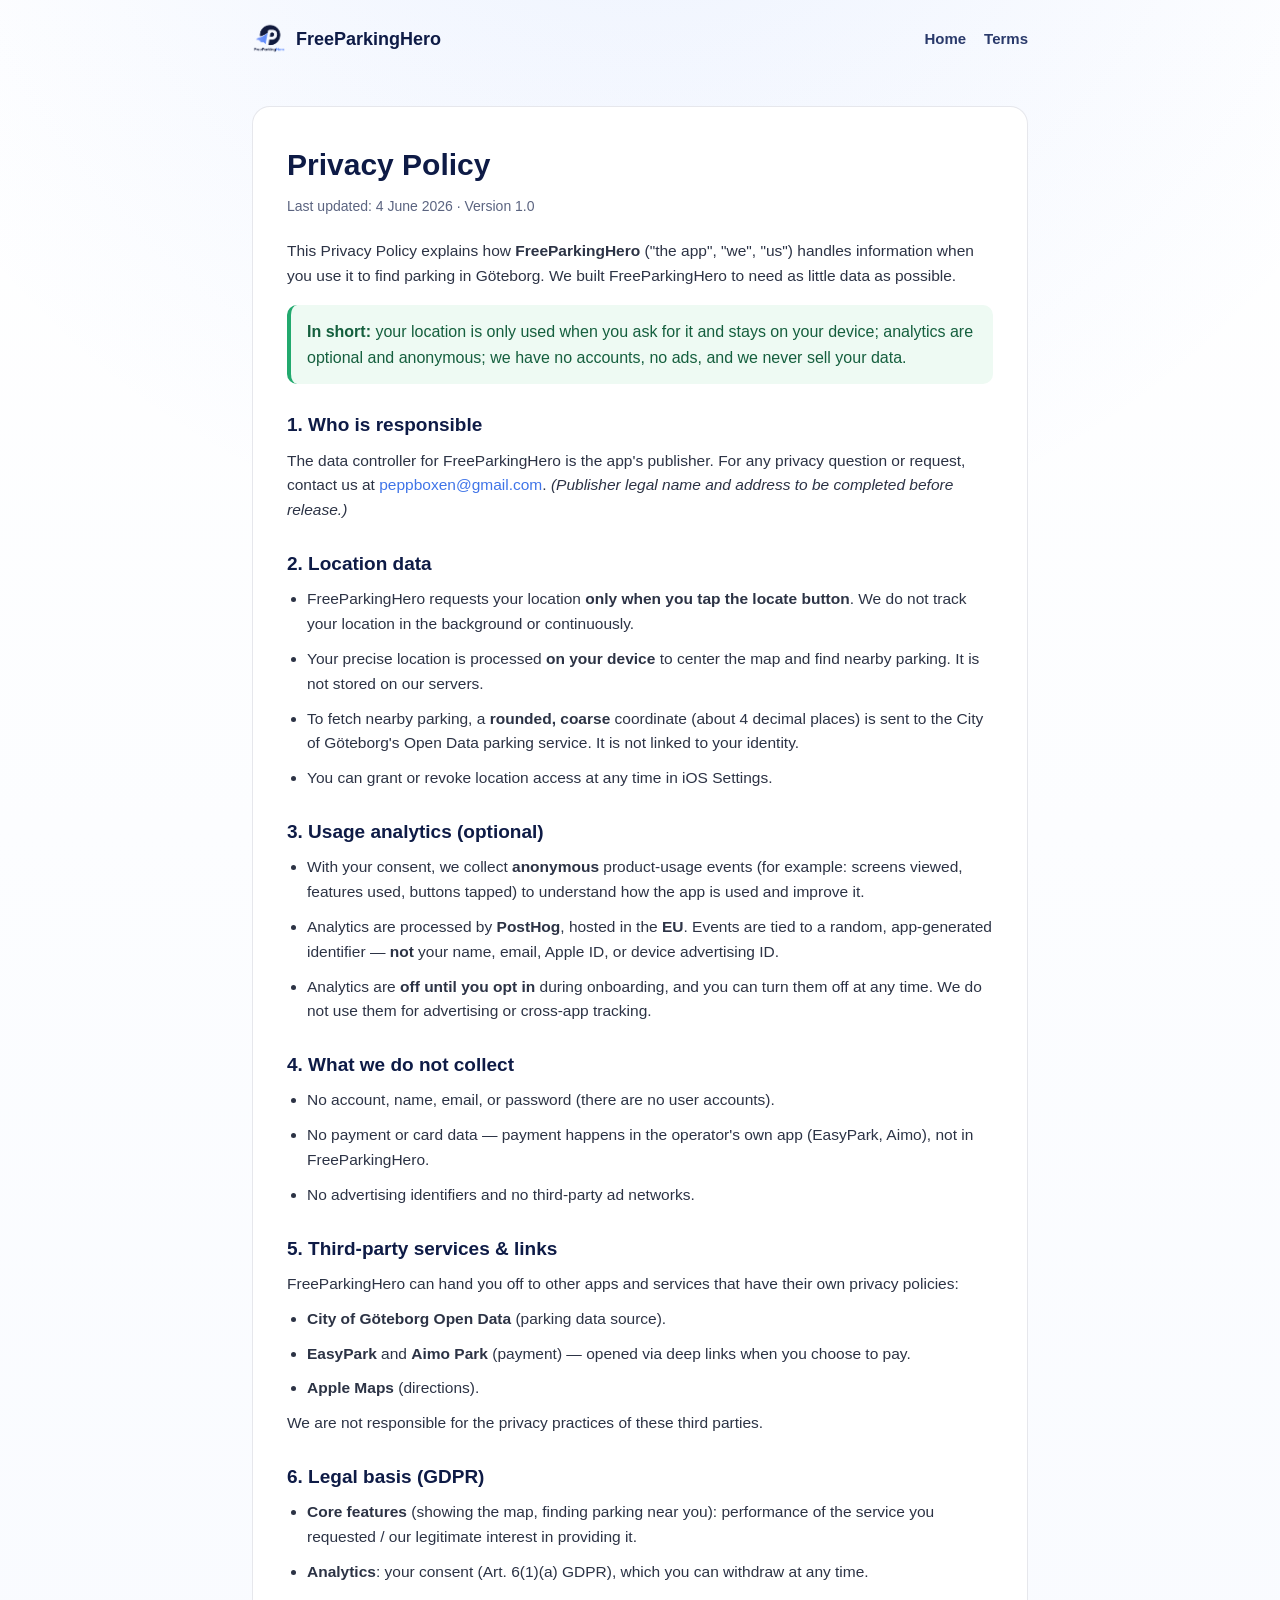
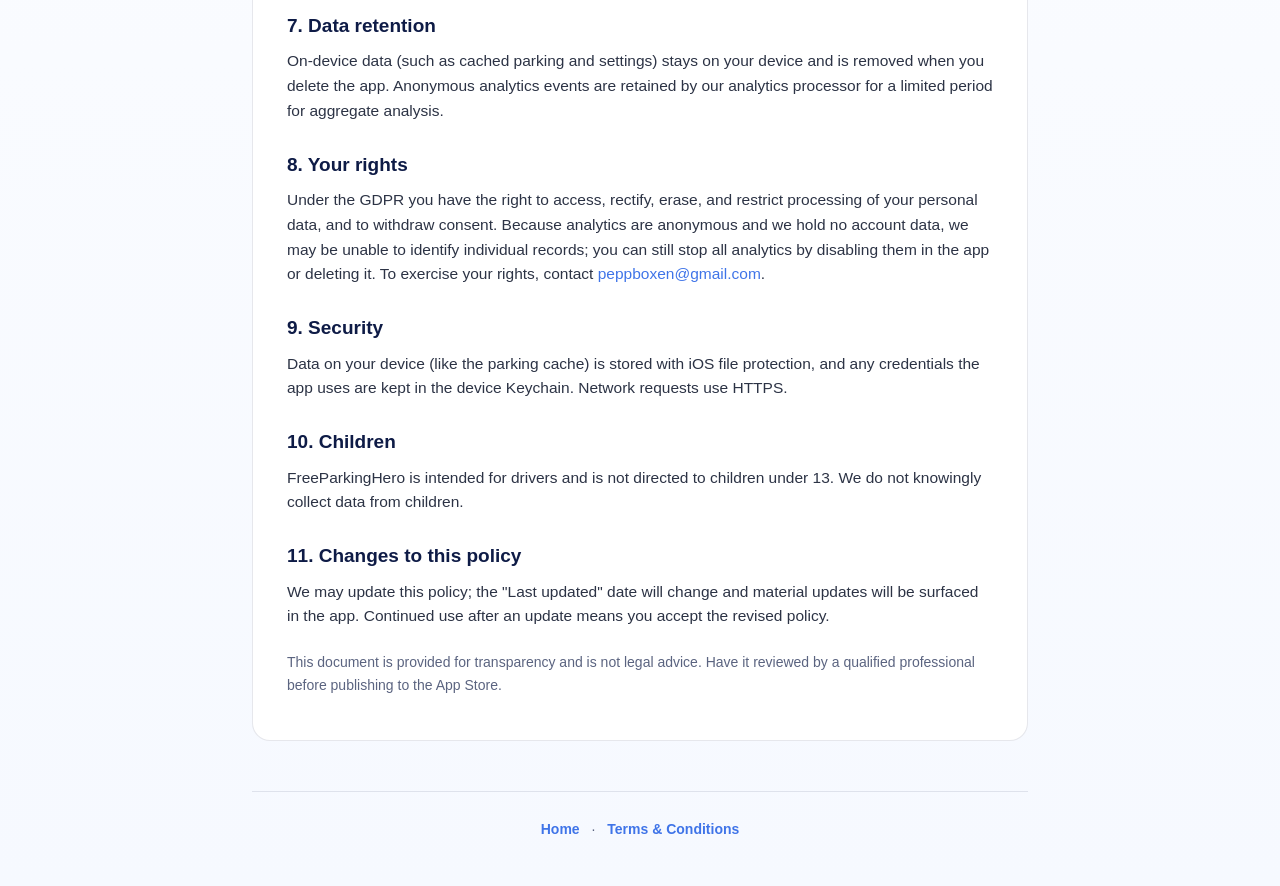
==== privacy.html @ 9ccb14e6 "Publish FreeParkingHero legal pages (Terms, Privacy, landing) Public legal site for the FreeParkingH" ====
<!DOCTYPE html>
<html lang="en">
<head>
<meta charset="UTF-8" />
<meta name="viewport" content="width=device-width, initial-scale=1.0" />
<title>Privacy Policy — FreeParkingHero</title>
<link rel="stylesheet" href="styles.css" />
</head>
<body>
<div class="wrap">
  <header class="site">
    <div class="brand"><img src="assets/parkinghero-logo.png" alt="" style="width:auto;height:34px" />FreeParkingHero</div>
    <nav><a href="index.html">Home</a><a href="terms.html">Terms</a></nav>
  </header>

  <div class="doc">
    <h1>Privacy Policy</h1>
    <div class="updated">Last updated: 4 June 2026 · Version 1.0</div>

    <p>This Privacy Policy explains how <b>FreeParkingHero</b> ("the app", "we", "us") handles information when you use it to find parking in Göteborg. We built FreeParkingHero to need as little data as possible.</p>

    <div class="callout"><b>In short:</b> your location is only used when you ask for it and stays on your device; analytics are optional and anonymous; we have no accounts, no ads, and we never sell your data.</div>

    <h2>1. Who is responsible</h2>
    <p>The data controller for FreeParkingHero is the app's publisher. For any privacy question or request, contact us at <a href="mailto:peppboxen@gmail.com">peppboxen@gmail.com</a>. <em>(Publisher legal name and address to be completed before release.)</em></p>

    <h2>2. Location data</h2>
    <ul>
      <li>FreeParkingHero requests your location <b>only when you tap the locate button</b>. We do not track your location in the background or continuously.</li>
      <li>Your precise location is processed <b>on your device</b> to center the map and find nearby parking. It is not stored on our servers.</li>
      <li>To fetch nearby parking, a <b>rounded, coarse</b> coordinate (about 4 decimal places) is sent to the City of Göteborg's Open Data parking service. It is not linked to your identity.</li>
      <li>You can grant or revoke location access at any time in iOS Settings.</li>
    </ul>

    <h2>3. Usage analytics (optional)</h2>
    <ul>
      <li>With your consent, we collect <b>anonymous</b> product-usage events (for example: screens viewed, features used, buttons tapped) to understand how the app is used and improve it.</li>
      <li>Analytics are processed by <b>PostHog</b>, hosted in the <b>EU</b>. Events are tied to a random, app-generated identifier — <b>not</b> your name, email, Apple ID, or device advertising ID.</li>
      <li>Analytics are <b>off until you opt in</b> during onboarding, and you can turn them off at any time. We do not use them for advertising or cross-app tracking.</li>
    </ul>

    <h2>4. What we do not collect</h2>
    <ul>
      <li>No account, name, email, or password (there are no user accounts).</li>
      <li>No payment or card data — payment happens in the operator's own app (EasyPark, Aimo), not in FreeParkingHero.</li>
      <li>No advertising identifiers and no third-party ad networks.</li>
    </ul>

    <h2>5. Third-party services &amp; links</h2>
    <p>FreeParkingHero can hand you off to other apps and services that have their own privacy policies:</p>
    <ul>
      <li><b>City of Göteborg Open Data</b> (parking data source).</li>
      <li><b>EasyPark</b> and <b>Aimo Park</b> (payment) — opened via deep links when you choose to pay.</li>
      <li><b>Apple Maps</b> (directions).</li>
    </ul>
    <p>We are not responsible for the privacy practices of these third parties.</p>

    <h2>6. Legal basis (GDPR)</h2>
    <ul>
      <li><b>Core features</b> (showing the map, finding parking near you): performance of the service you requested / our legitimate interest in providing it.</li>
      <li><b>Analytics</b>: your consent (Art. 6(1)(a) GDPR), which you can withdraw at any time.</li>
    </ul>

    <h2>7. Data retention</h2>
    <p>On-device data (such as cached parking and settings) stays on your device and is removed when you delete the app. Anonymous analytics events are retained by our analytics processor for a limited period for aggregate analysis.</p>

    <h2>8. Your rights</h2>
    <p>Under the GDPR you have the right to access, rectify, erase, and restrict processing of your personal data, and to withdraw consent. Because analytics are anonymous and we hold no account data, we may be unable to identify individual records; you can still stop all analytics by disabling them in the app or deleting it. To exercise your rights, contact <a href="mailto:peppboxen@gmail.com">peppboxen@gmail.com</a>.</p>

    <h2>9. Security</h2>
    <p>Data on your device (like the parking cache) is stored with iOS file protection, and any credentials the app uses are kept in the device Keychain. Network requests use HTTPS.</p>

    <h2>10. Children</h2>
    <p>FreeParkingHero is intended for drivers and is not directed to children under 13. We do not knowingly collect data from children.</p>

    <h2>11. Changes to this policy</h2>
    <p>We may update this policy; the "Last updated" date will change and material updates will be surfaced in the app. Continued use after an update means you accept the revised policy.</p>

    <p style="margin-top:22px;color:var(--muted);font-size:14px;">This document is provided for transparency and is not legal advice. Have it reviewed by a qualified professional before publishing to the App Store.</p>
  </div>

  <footer class="site">
    <div><a href="index.html">Home</a> · <a href="terms.html">Terms &amp; Conditions</a></div>
  </footer>
</div>
</body>
</html>
---- styles.css ----
/* FreeParkingHero — landing + legal site. Brand palette from the app splash. */
:root{
  --navy:#0E1B46; --navy-soft:#2A3A6B; --blue:#5F91FA; --blue-deep:#3F74E8;
  --green:#22A96E; --paper:#ffffff; --paper-2:#F6F9FF; --ink:#11151C;
  --muted:#5b6480; --line:rgba(14,27,70,0.10);
}
*{margin:0;padding:0;box-sizing:border-box;}
html{scroll-behavior:smooth;}
body{
  font-family:-apple-system,BlinkMacSystemFont,"Segoe UI",Helvetica,Arial,sans-serif;
  color:var(--ink); line-height:1.6;
  background:
    radial-gradient(120% 60% at 50% -10%, rgba(95,145,250,0.12) 0%, rgba(95,145,250,0) 55%),
    linear-gradient(180deg,#ffffff 0%, var(--paper-2) 100%);
  -webkit-font-smoothing:antialiased;
}
.wrap{max-width:820px;margin:0 auto;padding:0 22px;}
a{color:var(--blue-deep);text-decoration:none;}
a:hover{text-decoration:underline;}

/* header */
header.site{display:flex;align-items:center;justify-content:space-between;padding:22px 0;}
.brand{display:flex;align-items:center;gap:10px;font-weight:800;color:var(--navy);font-size:18px;}
.brand img{width:34px;height:34px;}
nav a{margin-left:18px;font-weight:600;color:var(--navy-soft);font-size:15px;}

/* hero */
.hero{text-align:center;padding:46px 0 20px;}
.hero img.logo{width:190px;height:auto;margin-bottom:22px;}
.hero h1{font-size:40px;line-height:1.1;letter-spacing:-0.02em;color:var(--navy);font-weight:800;}
.hero h1 .hero-accent{color:var(--blue);}
.hero p.sub{font-size:18px;color:var(--muted);margin-top:14px;max-width:560px;margin-left:auto;margin-right:auto;}
.badge{display:inline-block;margin-top:26px;padding:13px 22px;border-radius:14px;background:var(--navy);color:#fff;font-weight:700;font-size:15px;}
.badge.soft{background:#eef2fd;color:var(--navy);margin-left:10px;}

/* features */
.features{display:grid;grid-template-columns:1fr 1fr;gap:16px;margin:46px 0;}
.card{background:#fff;border:1px solid var(--line);border-radius:18px;padding:22px;}
.card .ic{width:40px;height:40px;border-radius:11px;display:flex;align-items:center;justify-content:center;font-size:20px;margin-bottom:12px;background:#eef2fd;}
.card h3{font-size:17px;color:var(--navy);margin-bottom:5px;}
.card p{font-size:15px;color:var(--muted);}

/* callout */
.note{border-left:4px solid var(--blue);background:#f2f6ff;border-radius:12px;padding:16px 18px;margin:26px 0;font-size:15px;color:var(--navy-soft);}
.note b{color:var(--navy);}

/* legal doc */
.doc{background:#fff;border:1px solid var(--line);border-radius:18px;padding:34px;margin:28px 0 50px;}
.doc h1{font-size:30px;color:var(--navy);margin-bottom:6px;}
.doc .updated{color:var(--muted);font-size:14px;margin-bottom:22px;}
.doc h2{font-size:19px;color:var(--navy);margin:26px 0 8px;}
.doc p,.doc li{font-size:15.5px;color:#2c3345;margin-bottom:10px;}
.doc ul{padding-left:20px;}
.doc .callout{border-left:4px solid var(--green);background:#eefaf3;border-radius:10px;padding:14px 16px;margin:16px 0;color:#155f3e;}

/* footer */
footer.site{border-top:1px solid var(--line);padding:26px 0 46px;text-align:center;color:var(--muted);font-size:14px;}
footer.site a{margin:0 8px;font-weight:600;}

@media (max-width:640px){
  .features{grid-template-columns:1fr;}
  .hero h1{font-size:32px;}
}
@media (prefers-color-scheme:dark){
  :root{--paper-2:#0d1424;--ink:#eaeef7;--muted:#9aa6c4;--line:rgba(255,255,255,0.10);}
  body{background:radial-gradient(120% 60% at 50% -10%, rgba(95,145,250,0.14) 0%, rgba(95,145,250,0) 55%),linear-gradient(180deg,#0a0f1c 0%, #0d1424 100%);}
  .card,.doc{background:#121a2e;}
  .card .ic,.badge.soft{background:#1b2540;}
  .note{background:#141d33;color:#c7d2ee;}
  .brand,.hero h1,.card h3,.doc h1,.doc h2{color:#eaeef7;}
  .doc .callout{background:#10241b;color:#8fe0b7;}
}
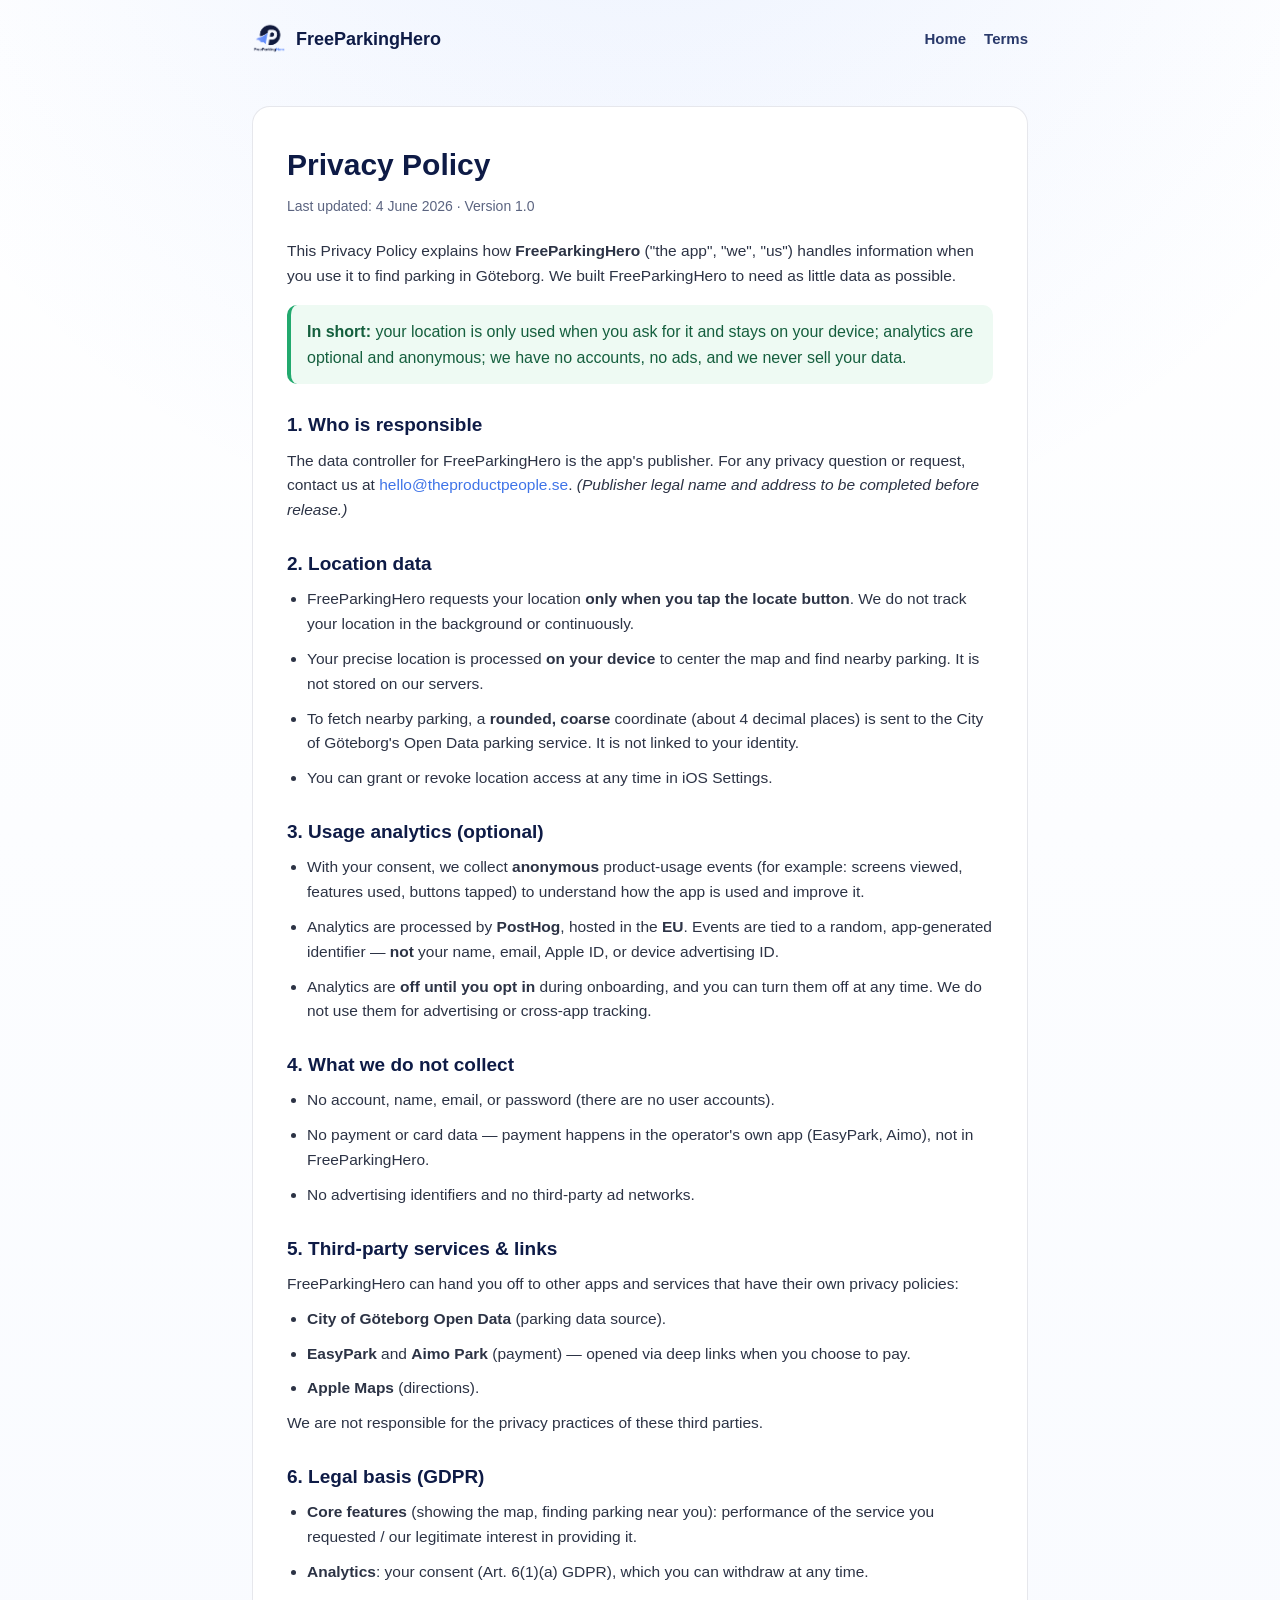
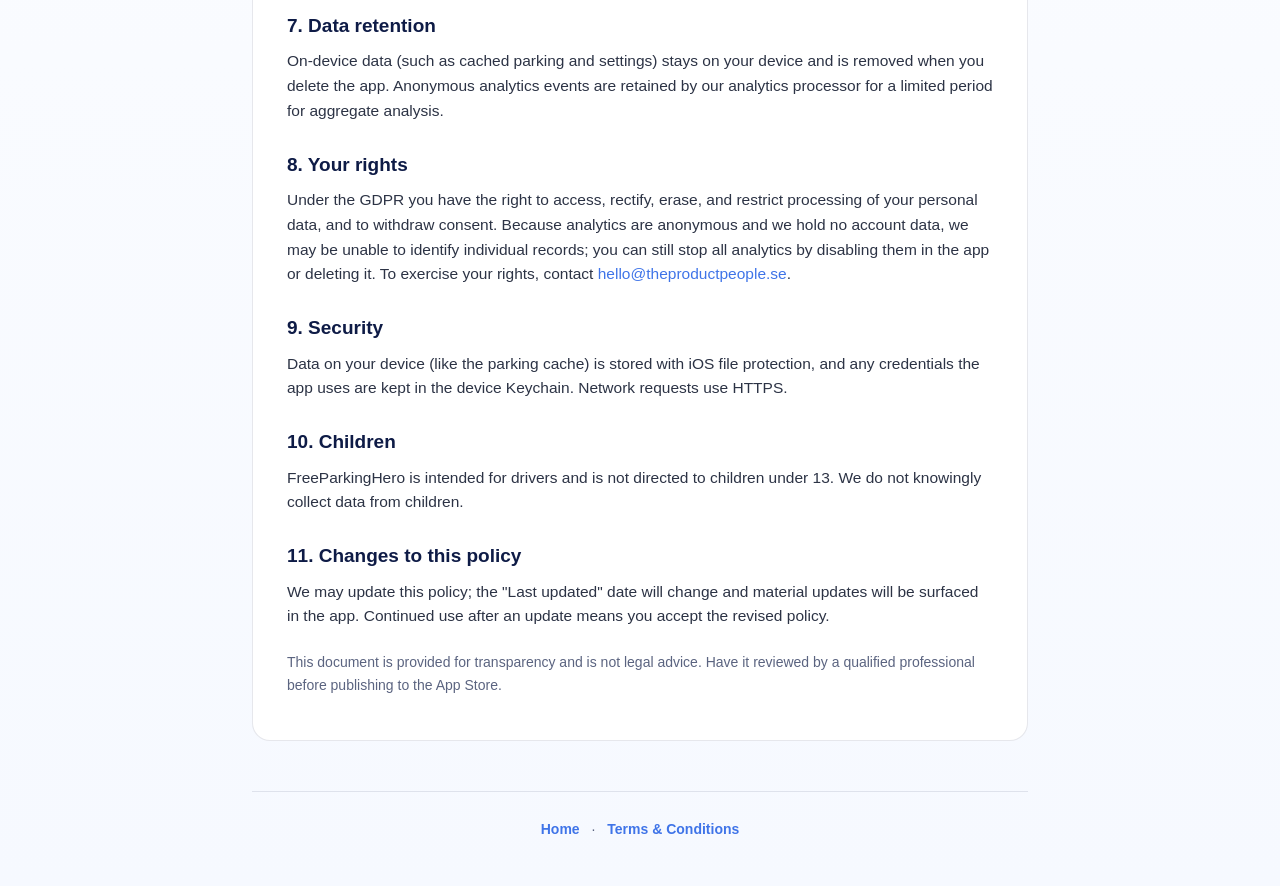
==== commit 7fd4d00f: "Update contact email to hello@theproductpeople.se Co-Authored-By: Claude Opus 4.8 <noreply@anthropic" ====
--- a/privacy.html
+++ b/privacy.html
@@ -22,7 +22,7 @@
     <div class="callout"><b>In short:</b> your location is only used when you ask for it and stays on your device; analytics are optional and anonymous; we have no accounts, no ads, and we never sell your data.</div>
 
     <h2>1. Who is responsible</h2>
-    <p>The data controller for FreeParkingHero is the app's publisher. For any privacy question or request, contact us at <a href="mailto:peppboxen@gmail.com">peppboxen@gmail.com</a>. <em>(Publisher legal name and address to be completed before release.)</em></p>
+    <p>The data controller for FreeParkingHero is the app's publisher. For any privacy question or request, contact us at <a href="mailto:hello@theproductpeople.se">hello@theproductpeople.se</a>. <em>(Publisher legal name and address to be completed before release.)</em></p>
 
     <h2>2. Location data</h2>
     <ul>
@@ -65,7 +65,7 @@
     <p>On-device data (such as cached parking and settings) stays on your device and is removed when you delete the app. Anonymous analytics events are retained by our analytics processor for a limited period for aggregate analysis.</p>
 
     <h2>8. Your rights</h2>
-    <p>Under the GDPR you have the right to access, rectify, erase, and restrict processing of your personal data, and to withdraw consent. Because analytics are anonymous and we hold no account data, we may be unable to identify individual records; you can still stop all analytics by disabling them in the app or deleting it. To exercise your rights, contact <a href="mailto:peppboxen@gmail.com">peppboxen@gmail.com</a>.</p>
+    <p>Under the GDPR you have the right to access, rectify, erase, and restrict processing of your personal data, and to withdraw consent. Because analytics are anonymous and we hold no account data, we may be unable to identify individual records; you can still stop all analytics by disabling them in the app or deleting it. To exercise your rights, contact <a href="mailto:hello@theproductpeople.se">hello@theproductpeople.se</a>.</p>
 
     <h2>9. Security</h2>
     <p>Data on your device (like the parking cache) is stored with iOS file protection, and any credentials the app uses are kept in the device Keychain. Network requests use HTTPS.</p>
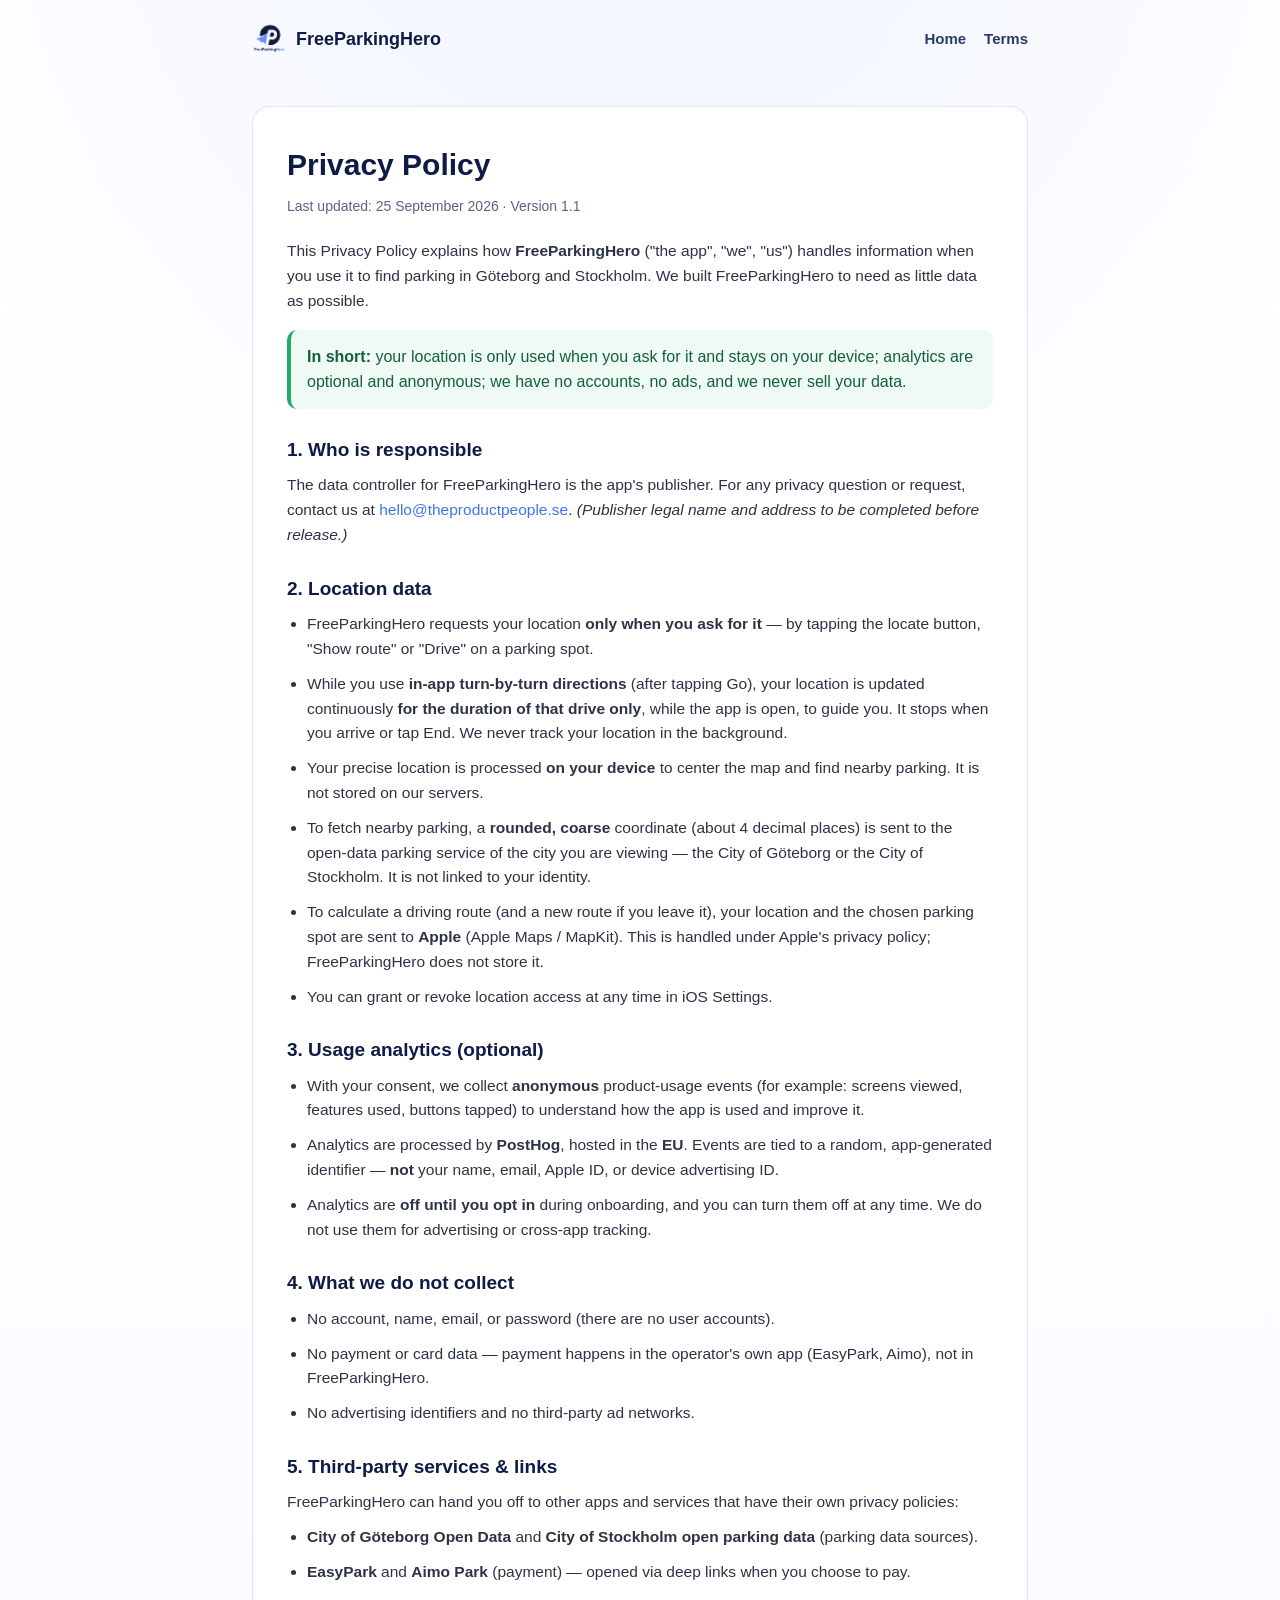
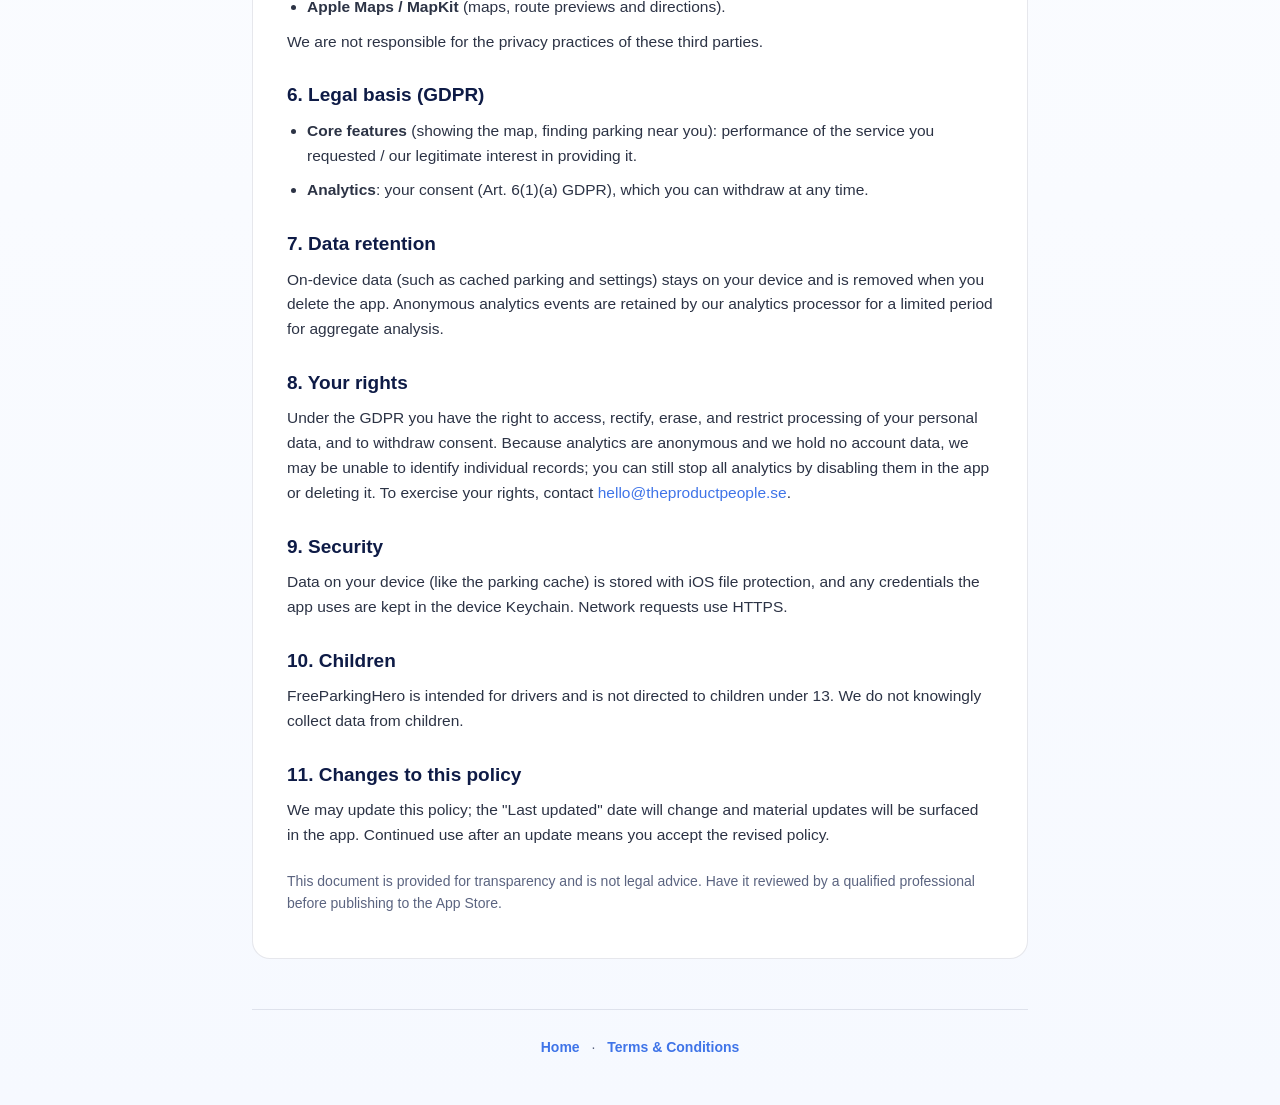
==== commit 8ad75a9f: "Privacy & Terms v1.1: Stockholm data, route previews and in-app directions Co-Authored-By: Claude Op" ====
--- a/privacy.html
+++ b/privacy.html
@@ -15,9 +15,9 @@
 
   <div class="doc">
     <h1>Privacy Policy</h1>
-    <div class="updated">Last updated: 4 June 2026 · Version 1.0</div>
+    <div class="updated">Last updated: 25 September 2026 · Version 1.1</div>
 
-    <p>This Privacy Policy explains how <b>FreeParkingHero</b> ("the app", "we", "us") handles information when you use it to find parking in Göteborg. We built FreeParkingHero to need as little data as possible.</p>
+    <p>This Privacy Policy explains how <b>FreeParkingHero</b> ("the app", "we", "us") handles information when you use it to find parking in Göteborg and Stockholm. We built FreeParkingHero to need as little data as possible.</p>
 
     <div class="callout"><b>In short:</b> your location is only used when you ask for it and stays on your device; analytics are optional and anonymous; we have no accounts, no ads, and we never sell your data.</div>
 
@@ -26,9 +26,11 @@
 
     <h2>2. Location data</h2>
     <ul>
-      <li>FreeParkingHero requests your location <b>only when you tap the locate button</b>. We do not track your location in the background or continuously.</li>
+      <li>FreeParkingHero requests your location <b>only when you ask for it</b> — by tapping the locate button, "Show route" or "Drive" on a parking spot.</li>
+      <li>While you use <b>in-app turn-by-turn directions</b> (after tapping Go), your location is updated continuously <b>for the duration of that drive only</b>, while the app is open, to guide you. It stops when you arrive or tap End. We never track your location in the background.</li>
       <li>Your precise location is processed <b>on your device</b> to center the map and find nearby parking. It is not stored on our servers.</li>
-      <li>To fetch nearby parking, a <b>rounded, coarse</b> coordinate (about 4 decimal places) is sent to the City of Göteborg's Open Data parking service. It is not linked to your identity.</li>
+      <li>To fetch nearby parking, a <b>rounded, coarse</b> coordinate (about 4 decimal places) is sent to the open-data parking service of the city you are viewing — the City of Göteborg or the City of Stockholm. It is not linked to your identity.</li>
+      <li>To calculate a driving route (and a new route if you leave it), your location and the chosen parking spot are sent to <b>Apple</b> (Apple Maps / MapKit). This is handled under Apple's privacy policy; FreeParkingHero does not store it.</li>
       <li>You can grant or revoke location access at any time in iOS Settings.</li>
     </ul>
 
@@ -49,9 +51,9 @@
     <h2>5. Third-party services &amp; links</h2>
     <p>FreeParkingHero can hand you off to other apps and services that have their own privacy policies:</p>
     <ul>
-      <li><b>City of Göteborg Open Data</b> (parking data source).</li>
+      <li><b>City of Göteborg Open Data</b> and <b>City of Stockholm open parking data</b> (parking data sources).</li>
       <li><b>EasyPark</b> and <b>Aimo Park</b> (payment) — opened via deep links when you choose to pay.</li>
-      <li><b>Apple Maps</b> (directions).</li>
+      <li><b>Apple Maps / MapKit</b> (maps, route previews and directions).</li>
     </ul>
     <p>We are not responsible for the privacy practices of these third parties.</p>
 
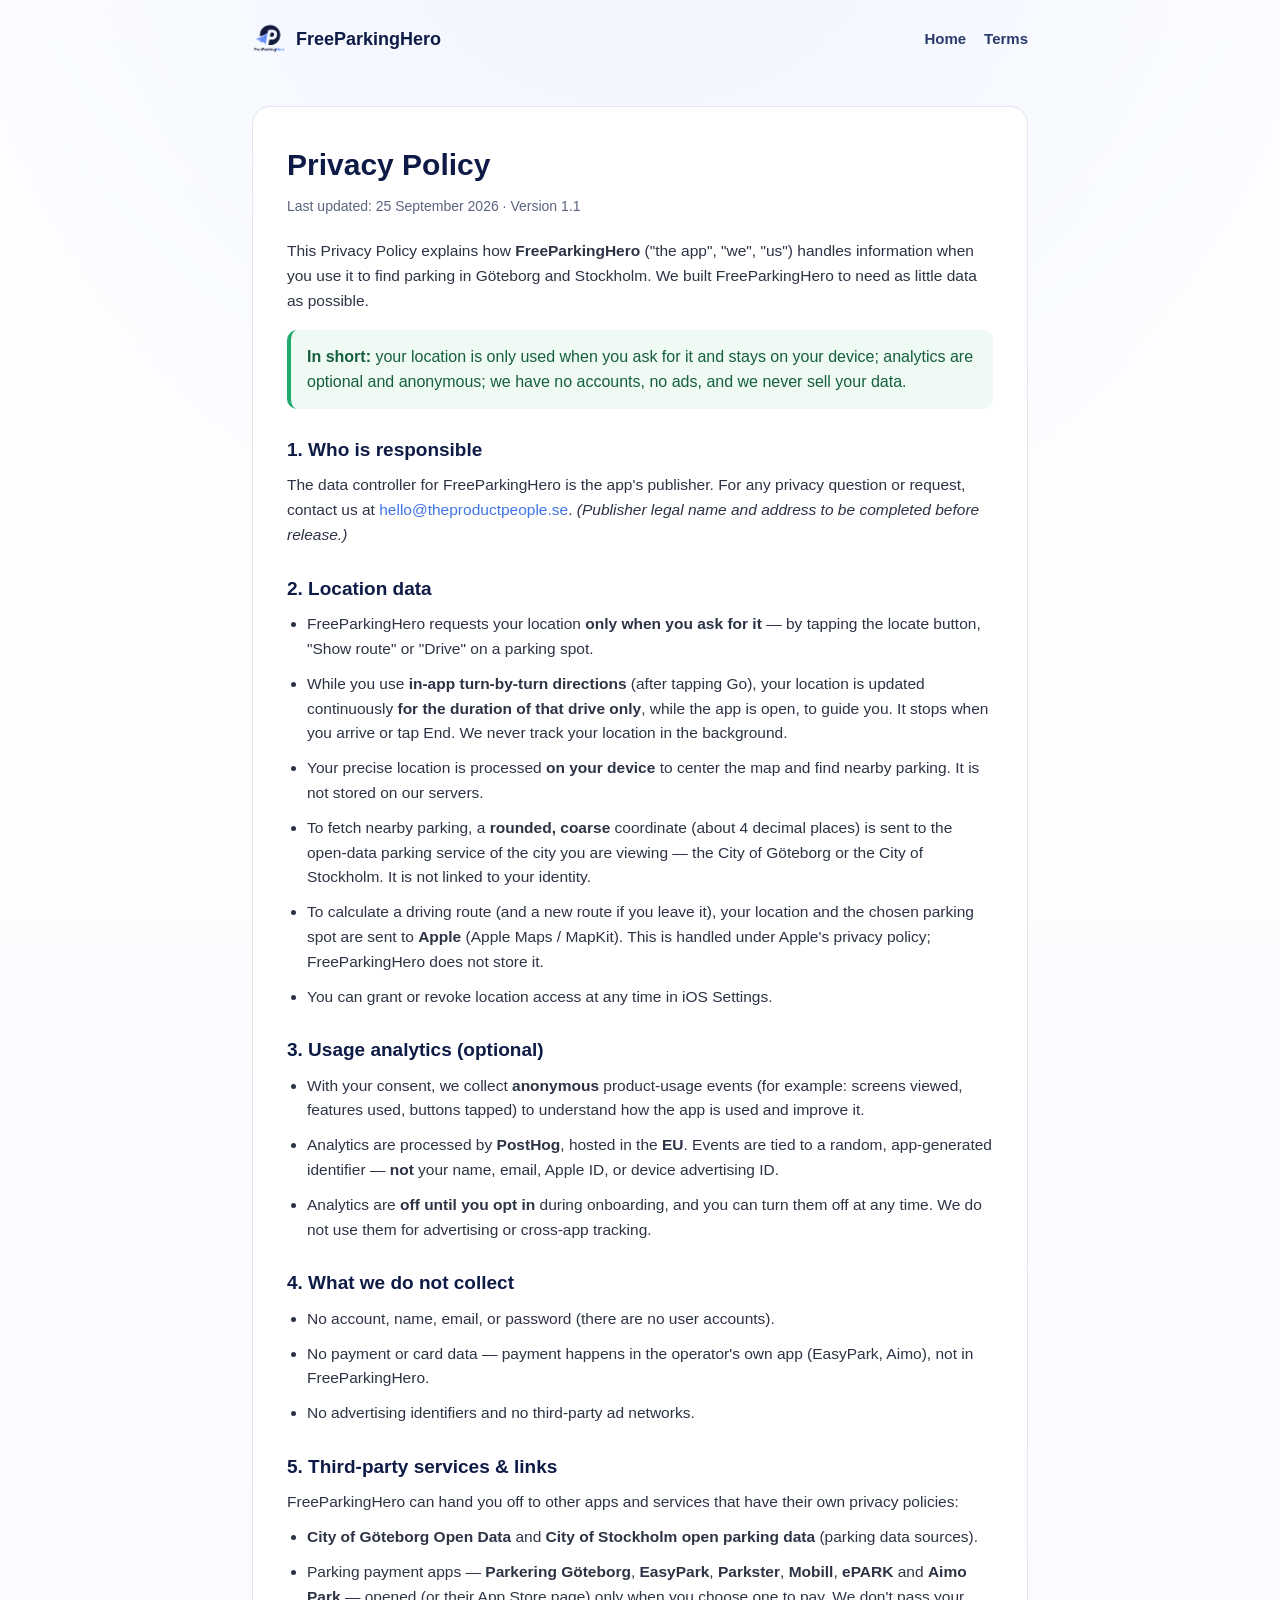
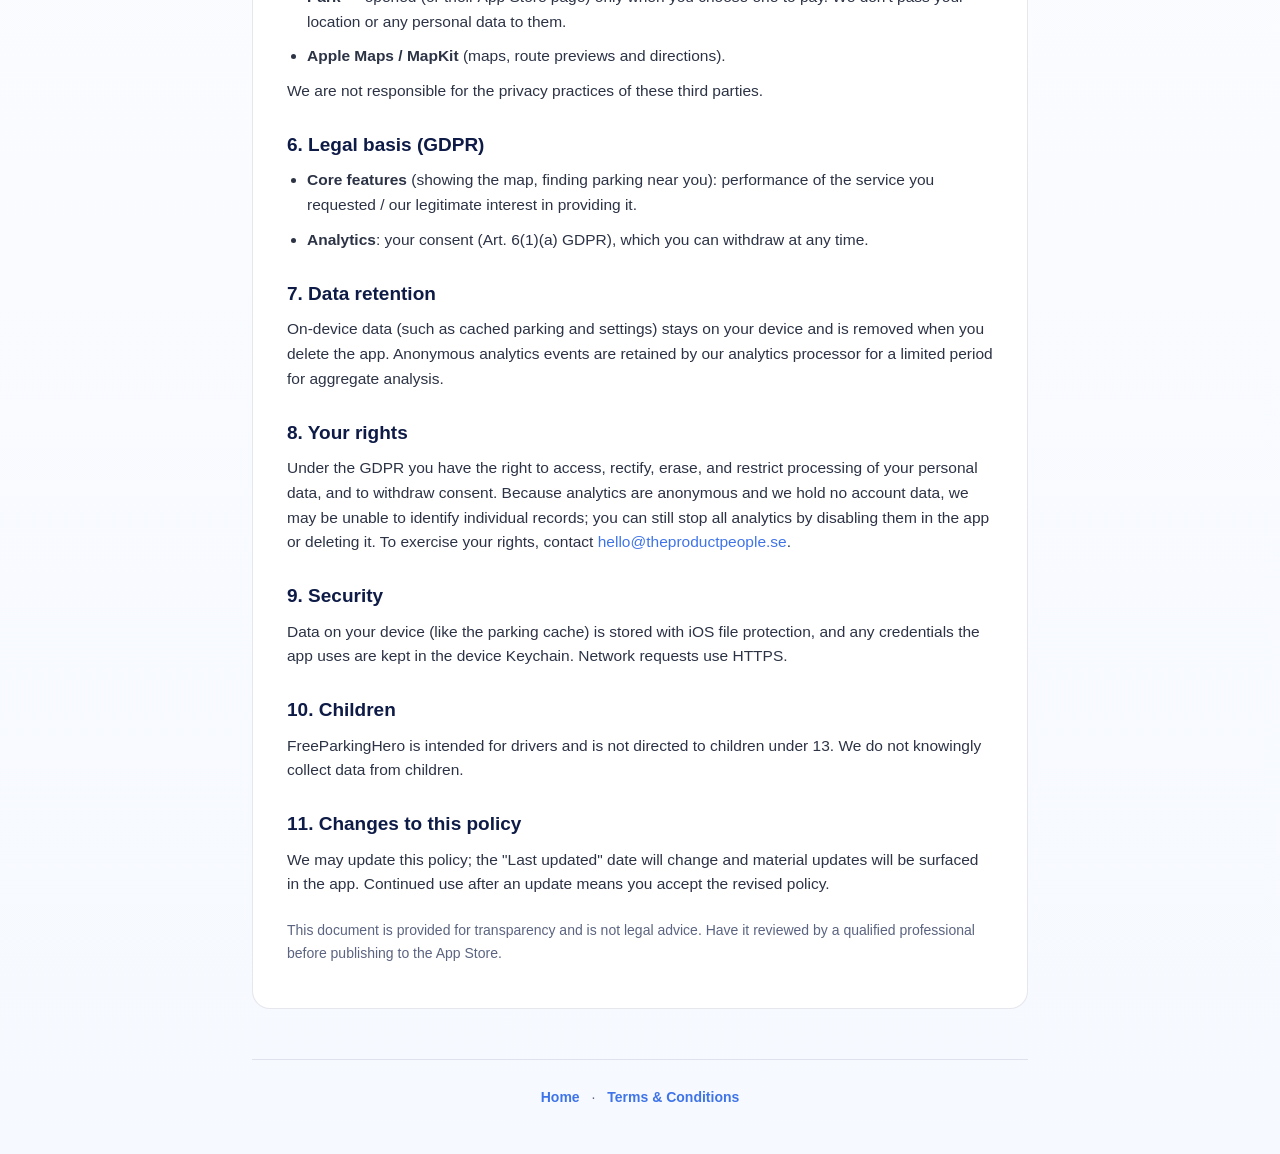
==== commit 4377f314: "Privacy: list the payment apps the app can hand off to Co-Authored-By: Claude Opus 5.5 <noreply@anth" ====
--- a/privacy.html
+++ b/privacy.html
@@ -52,7 +52,7 @@
     <p>FreeParkingHero can hand you off to other apps and services that have their own privacy policies:</p>
     <ul>
       <li><b>City of Göteborg Open Data</b> and <b>City of Stockholm open parking data</b> (parking data sources).</li>
-      <li><b>EasyPark</b> and <b>Aimo Park</b> (payment) — opened via deep links when you choose to pay.</li>
+      <li>Parking payment apps — <b>Parkering Göteborg</b>, <b>EasyPark</b>, <b>Parkster</b>, <b>Mobill</b>, <b>ePARK</b> and <b>Aimo Park</b> — opened (or their App Store page) only when you choose one to pay. We don't pass your location or any personal data to them.</li>
       <li><b>Apple Maps / MapKit</b> (maps, route previews and directions).</li>
     </ul>
     <p>We are not responsible for the privacy practices of these third parties.</p>
